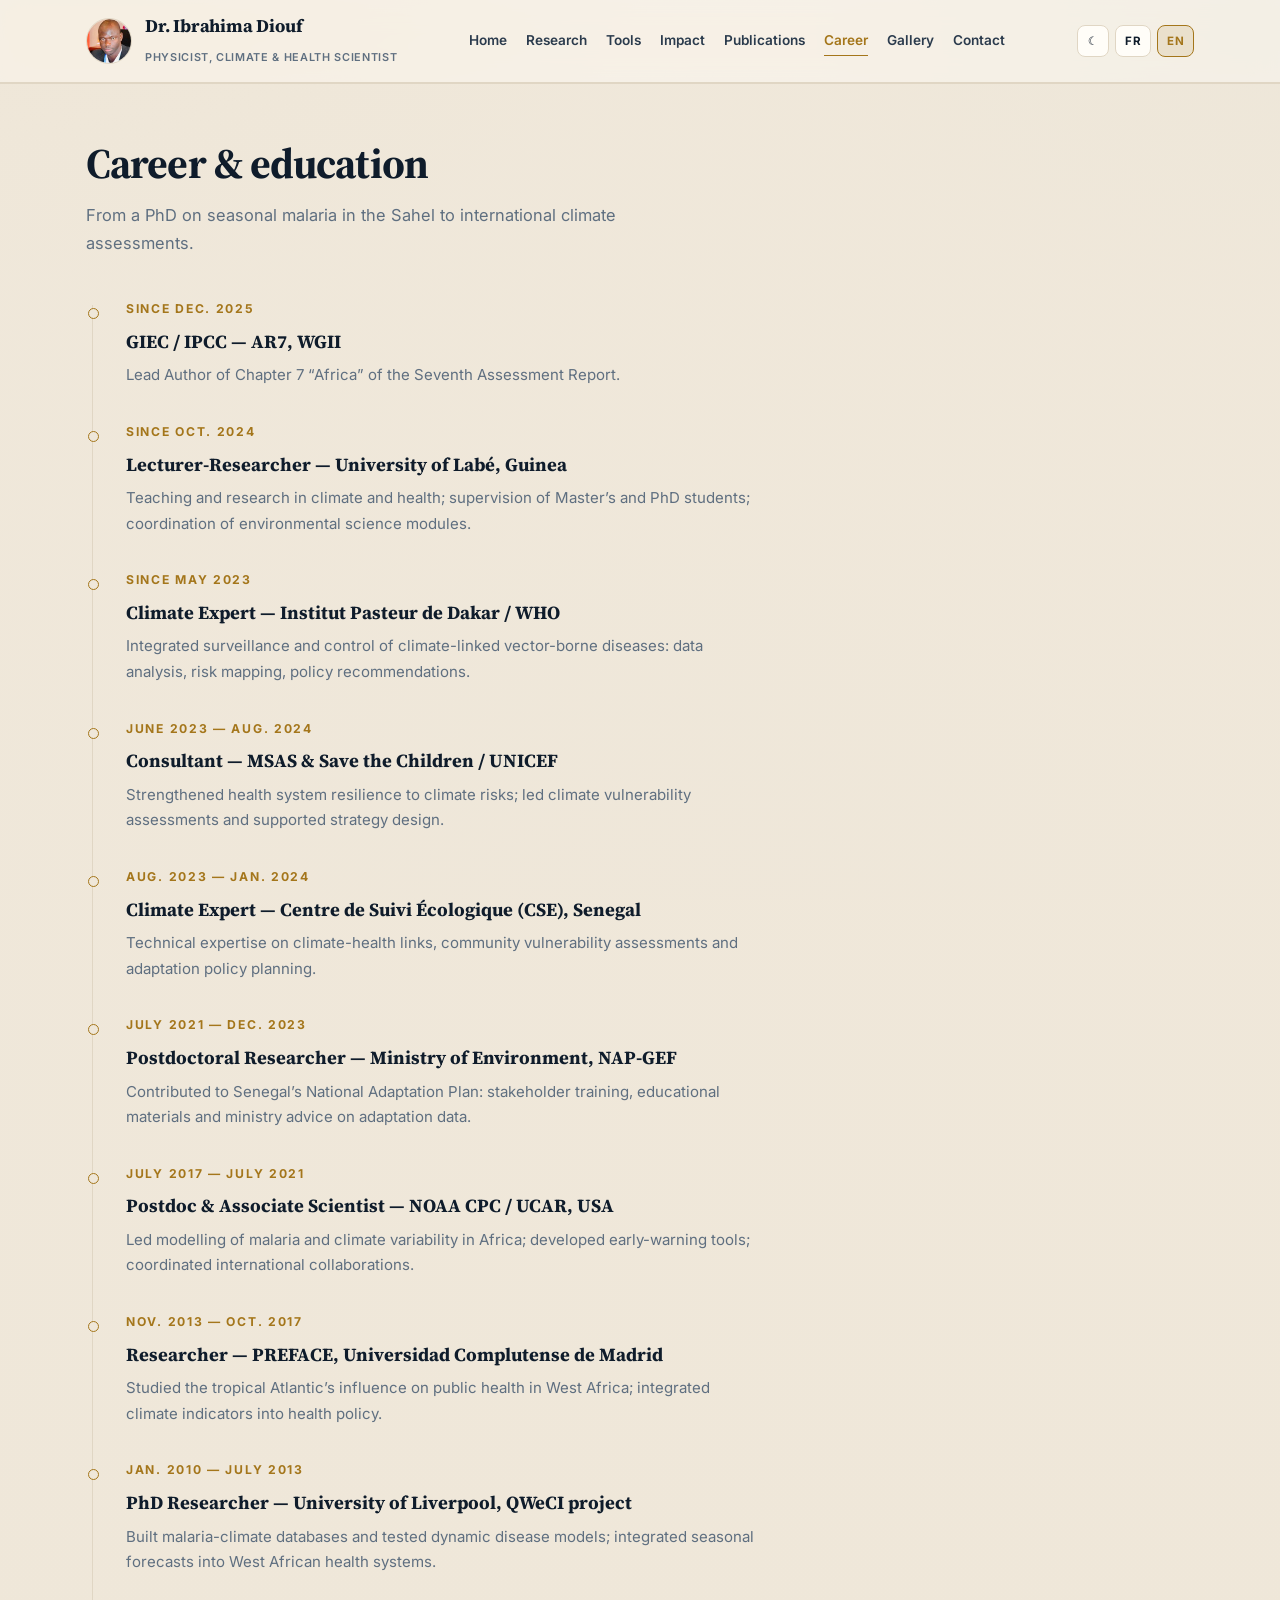
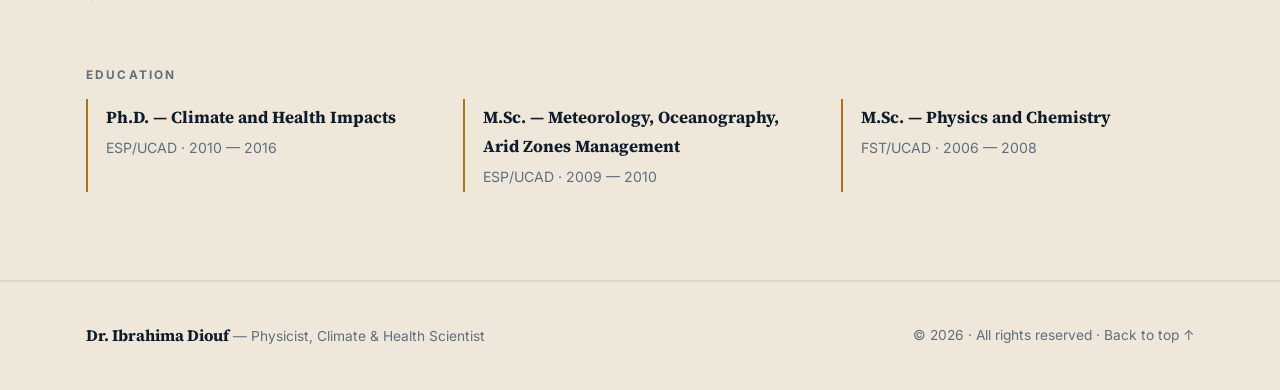
==== career.html @ 7edc677d "Add files via upload" ====
<!DOCTYPE html>
<html lang="en">
<head>
<meta charset="utf-8" />
<meta name="viewport" content="width=device-width, initial-scale=1" />
<title>Career & education — Dr. Ibrahima DIOUF</title>
<meta name="description" content="De la thèse sur le paludisme saisonnier au Sahel aux évaluations internationales du climat." />
<meta property="og:title" content="Career &amp; education — Dr. Ibrahima DIOUF" />
<meta property="og:description" content="De la thèse sur le paludisme saisonnier au Sahel aux évaluations internationales du climat." />
<meta property="og:type" content="profile" />
<meta property="og:url" content="https://ibrahimadiouf.com/career" />
<meta property="og:image" content="https://ibrahimadiouf.com/og-image.jpg" />
<meta property="og:image:width" content="1200" />
<meta property="og:image:height" content="630" />
<meta property="og:image:alt" content="Dr. Ibrahima Diouf - Physicist, Climate &amp; Health Scientist, IPCC AR7 Lead Author" />
<meta name="twitter:card" content="summary_large_image" />
<meta name="twitter:title" content="Career &amp; education - Dr. Ibrahima DIOUF" />
<meta name="twitter:image" content="https://ibrahimadiouf.com/og-image.jpg" />
<link rel="canonical" href="https://ibrahimadiouf.com/career" />
<link rel="icon" type="image/png" href="/favicon.png" />
<link rel="apple-touch-icon" href="/apple-touch-icon.png" />
<link rel="preconnect" href="https://fonts.googleapis.com">
<link rel="preconnect" href="https://fonts.gstatic.com" crossorigin>
<link href="https://fonts.googleapis.com/css2?family=Inter:wght@400;500;600;700;800&family=Source+Serif+4:opsz,wght@8..60,400;8..60,600;8..60,700&display=swap" rel="stylesheet">
<link rel="stylesheet" href="/site.css" />
</head>
<body>

<header class="site">
  <div class="wrap">
    <div class="hrow">
      <a class="ident" href="/">
        <img src="/avatar.jpg" width="46" height="46" alt="Dr. Ibrahima Diouf">
        <span>
          <span class="nm">Dr. Ibrahima Diouf</span><br>
          <span class="rl" data-i18n="hdr.role">Physicien, scientifique climat &amp; santé</span>
        </span>
      </a>
      <nav class="main" id="nav">
        <a href="/" data-i18n="nav.1">Accueil</a>
        <a href="/research" data-i18n="nav.2">Recherche</a>
        <a href="/dashboards" data-i18n="nav.3">Outils</a>
        <a href="/impact" data-i18n="nav.4">Impact</a>
        <a href="/publications" data-i18n="nav.5">Publications</a>
        <a href="/career" data-i18n="nav.6" class="on" aria-current="page">Parcours</a>
        <a href="/gallery" data-i18n="nav.8">Galerie</a>
        <a href="/contact" data-i18n="nav.7">Contact</a>
      </nav>
      <div class="tools">
        <button class="burger" id="burger" aria-label="Menu"><span></span><span></span><span></span></button>
        <button class="tbtn" id="theme" aria-label="Theme">☾</button>
        <button class="tbtn" id="lang-fr" data-lang="fr" aria-pressed="false">FR</button>
        <button class="tbtn" id="lang-en" data-lang="en" aria-pressed="true">EN</button>
      </div>
    </div>
  </div>
</header>

<main id="top" class="page">

<section id="parcours" class="alt">
  <div class="wrap">
    <div class="sec-head rv">
      <span class="sec-num">07</span>
      <h2 data-i18n="s6.h">Parcours &amp; formation</h2>
      <p data-i18n="s6.p">De la thèse sur le paludisme saisonnier au Sahel aux évaluations internationales du climat.</p>
    </div>
    <div class="tl rv">
      <div class="tl-item"><div class="yr" data-i18n="t.n1">Depuis déc. 2025</div><h4>GIEC / IPCC — AR7, WGII</h4><p data-i18n="tl.1">Auteur principal du chapitre 7 « Afrique » du Septième Rapport d'évaluation.</p></div>
      <div class="tl-item"><div class="yr" data-i18n="t.n2">Depuis oct. 2024</div><h4 data-i18n="tl.2h">Enseignant-chercheur — Université de Labé, Guinée</h4><p data-i18n="tl.2">Enseignement et recherche en climat et santé ; encadrement de masters et de doctorants ; coordination de modules en sciences de l'environnement.</p></div>
      <div class="tl-item"><div class="yr" data-i18n="t.n3">Depuis mai 2023</div><h4 data-i18n="tl.3h">Expert climat — Institut Pasteur de Dakar / OMS</h4><p data-i18n="tl.3">Surveillance et contrôle intégrés des maladies vectorielles liées au changement climatique : analyse de données, cartographie du risque, recommandations de politique publique.</p></div>
      <div class="tl-item"><div class="yr" data-i18n="t.d4">Juin 2023 — août 2024</div><h4 data-i18n="tl.4h">Consultant — MSAS &amp; Save the Children / UNICEF</h4><p data-i18n="tl.4">Renforcement de la résilience du système de santé face aux risques climatiques ; conduite des évaluations de vulnérabilité et appui à la conception des stratégies.</p></div>
      <div class="tl-item"><div class="yr" data-i18n="t.d5">Août 2023 — janv. 2024</div><h4 data-i18n="tl.5h">Expert climat — Centre de Suivi Écologique (CSE), Sénégal</h4><p data-i18n="tl.5">Expertise sur les liens climat-santé, évaluations de vulnérabilité communautaire et appui à la planification de l'adaptation.</p></div>
      <div class="tl-item"><div class="yr" data-i18n="t.d6">Juil. 2021 — déc. 2023</div><h4 data-i18n="tl.6h">Chercheur postdoctoral — Ministère de l'Environnement, PNA-GEF</h4><p data-i18n="tl.6">Contribution au Plan National d'Adaptation du Sénégal : formation des parties prenantes, matériels pédagogiques et conseil aux ministères sur l'usage des données d'adaptation.</p></div>
      <div class="tl-item"><div class="yr" data-i18n="t.d7">Juil. 2017 — juil. 2021</div><h4 data-i18n="tl.7h">Postdoc &amp; Associate Scientist — NOAA CPC / UCAR, États-Unis</h4><p data-i18n="tl.7">Modélisation du paludisme et de la variabilité climatique en Afrique ; développement d'outils d'alerte précoce ; coordination de collaborations internationales.</p></div>
      <div class="tl-item"><div class="yr" data-i18n="t.d8">Nov. 2013 — oct. 2017</div><h4 data-i18n="tl.8h">Chercheur — PREFACE, Universidad Complutense de Madrid</h4><p data-i18n="tl.8">Influence de l'Atlantique tropical sur la santé publique en Afrique de l'Ouest ; intégration d'indicateurs climatiques dans les politiques de santé.</p></div>
      <div class="tl-item"><div class="yr" data-i18n="t.d9">Janv. 2010 — juil. 2013</div><h4 data-i18n="tl.9h">Doctorant — University of Liverpool, projet QWeCI</h4><p data-i18n="tl.9">Construction de bases de données climat-paludisme et test de modèles dynamiques ; intégration des prévisions saisonnières dans les systèmes de santé ouest-africains.</p></div>
    </div>

    <div class="rv" style="margin-top:56px">
      <div class="plabel" style="font-size:.74rem;letter-spacing:.18em;text-transform:uppercase;color:var(--muted);font-weight:700" data-i18n="edu.l">Formation</div>
      <div class="edu-grid">
        <div class="edu"><h4 data-i18n="edu.1h">Doctorat — Impacts climat &amp; santé</h4><p>ESP/UCAD · 2010 — 2016</p></div>
        <div class="edu"><h4 data-i18n="edu.2h">Master — Météorologie, océanographie, gestion des zones arides</h4><p>ESP/UCAD · 2009 — 2010</p></div>
        <div class="edu"><h4 data-i18n="edu.3h">Master — Physique et chimie</h4><p>FST/UCAD · 2006 — 2008</p></div>
      </div>
    </div>
  </div>
</section>

</main>

<footer class="site">
  <div class="wrap">
    <div class="frow">
      <div><span class="fname">Dr. Ibrahima Diouf</span> — <span data-i18n="ft.role">Physicien, scientifique climat &amp; santé</span></div>
      <div>© <span id="yr"></span> · <span data-i18n="ft.rights">Tous droits réservés</span> · <a href="#top" data-i18n="ft.top">Haut de page ↑</a></div>
    </div>
  </div>
</footer>

<script src="/site.js"></script>
</body>
</html>
---- site.css ----
:root{
  --paper:#f6f1e7;
  --paper2:#efe7d9;
  --surface:#fffdf8;
  --ink:#0f1c2b;
  --ink-soft:#2b3b4d;
  --muted:#5f6f80;
  --rule:#e0d6c4;
  --gold:#a4761b;
  --gold-soft:rgba(164,118,27,.12);
  --navy:#123252;
  --teal:#0f6f68;
  --shadow:0 1px 2px rgba(16,30,48,.05), 0 14px 40px rgba(16,30,48,.07);
  --shadow-lg:0 2px 4px rgba(16,30,48,.06), 0 30px 70px rgba(16,30,48,.12);
  --maxw:1160px;
  --glow1:rgba(164,118,27,.16);
  --glow2:rgba(15,111,104,.10);
  --glow3:rgba(18,50,82,.07);
  --noise:url("data:image/svg+xml;utf8,<svg xmlns='http://www.w3.org/2000/svg' width='180' height='180'><filter id='n'><feTurbulence type='fractalNoise' baseFrequency='.85' numOctaves='3' stitchTiles='stitch'/><feColorMatrix type='saturate' values='0'/></filter><rect width='180' height='180' filter='url(%23n)' opacity='.05'/></svg>");
  --serif:"Source Serif 4", Georgia, "Times New Roman", serif;
  --sans:"Inter", system-ui, -apple-system, "Segoe UI", Roboto, Arial, sans-serif;
}
html[data-theme="dark"]{
  --paper:#070e18;
  --paper2:#0b1826;
  --surface:#101f2f;
  --ink:#f1f6fb;
  --ink-soft:#dbe6f1;
  --muted:#9db0c3;
  --rule:rgba(255,255,255,.11);
  --gold:#e2b869;
  --gold-soft:rgba(226,184,105,.14);
  --navy:#8fc0ef;
  --teal:#4fd1c5;
  --shadow:0 1px 2px rgba(0,0,0,.4), 0 14px 40px rgba(0,0,0,.35);
  --shadow-lg:0 2px 4px rgba(0,0,0,.45), 0 30px 70px rgba(0,0,0,.5);
  --glow1:rgba(226,184,105,.13);
  --glow2:rgba(79,209,197,.09);
  --glow3:rgba(90,150,220,.08);
  --noise:url("data:image/svg+xml;utf8,<svg xmlns='http://www.w3.org/2000/svg' width='180' height='180'><filter id='n'><feTurbulence type='fractalNoise' baseFrequency='.85' numOctaves='3' stitchTiles='stitch'/><feColorMatrix type='saturate' values='0'/></filter><rect width='180' height='180' filter='url(%23n)' opacity='.045'/></svg>");
}
*{box-sizing:border-box}
html,body{margin:0;padding:0}
html{scroll-behavior:smooth;scroll-padding-top:96px}
body{
  background-color:var(--paper);
  background-image:
    radial-gradient(1000px 620px at 6% -10%, var(--glow1), transparent 60%),
    radial-gradient(820px 520px at 100% 2%, var(--glow2), transparent 58%),
    radial-gradient(900px 700px at 50% 108%, var(--glow3), transparent 62%),
    var(--noise);
  background-attachment:fixed,fixed,fixed,fixed;
  background-repeat:no-repeat,no-repeat,no-repeat,repeat;
  color:var(--ink);
  font-family:var(--sans);font-size:17px;line-height:1.7;
  -webkit-font-smoothing:antialiased;
  transition:background-color .35s ease,color .35s ease;
}
a{color:inherit;text-decoration:none}
img{max-width:100%;display:block}
.wrap{max-width:var(--maxw);margin:0 auto;padding:0 26px}
.serif{font-family:var(--serif)}

/* ---------- header ---------- */
header.site{
  position:sticky;top:0;z-index:80;
  background:color-mix(in srgb, var(--paper) 88%, transparent);
  backdrop-filter:saturate(180%) blur(14px);
  border-bottom:1px solid var(--rule);
}
.hrow{display:flex;align-items:center;justify-content:space-between;gap:18px;padding:12px 0}
.ident{display:flex;align-items:center;gap:13px;min-width:0}
.ident img{width:46px;height:46px;border-radius:50%;object-fit:cover;border:1px solid var(--rule);flex:none}
.ident .nm{font-family:var(--serif);font-weight:700;font-size:1.12rem;line-height:1.1;letter-spacing:-.2px;white-space:nowrap}
.ident .rl{font-size:.74rem;letter-spacing:.14em;text-transform:uppercase;color:var(--muted);font-weight:600;white-space:nowrap}
nav.main{display:flex;align-items:center;gap:19px}
nav.main a{font-size:.85rem;font-weight:600;color:var(--ink-soft);position:relative;padding:4px 0;white-space:nowrap}
nav.main a::after{content:"";position:absolute;left:0;right:100%;bottom:0;height:1.5px;background:var(--gold);transition:right .28s ease}
nav.main a:hover::after{right:0}
.tools{display:flex;align-items:center;gap:6px}
.tbtn{
  border:1px solid var(--rule);background:var(--surface);color:var(--ink);
  font-family:var(--sans);font-size:.72rem;font-weight:700;letter-spacing:.04em;
  height:32px;min-width:32px;padding:0 9px;border-radius:8px;cursor:pointer;
  display:inline-flex;align-items:center;justify-content:center;transition:.2s ease;
}
.tbtn:hover{border-color:var(--gold);color:var(--gold)}
.tbtn[aria-pressed="true"]{background:var(--gold-soft);border-color:var(--gold);color:var(--gold)}
.burger{display:none;flex-direction:column;gap:4px;padding:8px;border:1px solid var(--rule);border-radius:8px;background:var(--surface);cursor:pointer}
.burger span{width:18px;height:1.6px;background:var(--ink);display:block}

/* ---------- hero ---------- */
.hero{padding:74px 0 10px;position:relative;overflow:hidden}
.hero::before{
  content:"";position:absolute;inset:-160px 0 auto 0;height:420px;pointer-events:none;
  background:radial-gradient(60% 100% at 12% 0%, var(--gold-soft), transparent 72%);opacity:.6;
}
.hero-grid{display:grid;grid-template-columns:1.18fr .82fr;gap:56px;align-items:center;position:relative}
.kicker{display:flex;align-items:center;gap:12px;margin-bottom:20px}
.kicker span{font-size:.73rem;letter-spacing:.2em;text-transform:uppercase;font-weight:700;color:var(--gold)}
.kicker i{flex:1;height:1px;background:var(--rule);display:block;max-width:120px}
h1.display{
  font-family:var(--serif);font-weight:700;
  font-size:clamp(2.5rem,5.1vw,4.15rem);line-height:1.04;letter-spacing:-1.6px;
  margin:0 0 22px;
}
h1.display em{font-style:italic;color:var(--gold)}
.lead{font-size:1.12rem;color:var(--ink-soft);max-width:60ch;margin:0 0 26px}
.cred{display:flex;flex-wrap:wrap;gap:8px;margin-bottom:30px}
.cred a,.cred span{
  font-size:.78rem;font-weight:600;color:var(--ink-soft);
  border:1px solid var(--rule);background:var(--surface);
  padding:6px 12px;border-radius:999px;transition:.2s ease;
}
.cred a:hover{border-color:var(--gold);color:var(--gold)}
.cta{display:flex;flex-wrap:wrap;gap:12px}
.btn{
  display:inline-flex;align-items:center;gap:9px;padding:13px 22px;border-radius:10px;
  font-weight:700;font-size:.92rem;border:1px solid transparent;transition:.22s ease;
}
.btn.solid{background:var(--ink);color:var(--paper)}
.btn.solid:hover{transform:translateY(-2px);box-shadow:var(--shadow)}
.btn.ghost{border-color:var(--rule);background:var(--surface);color:var(--ink)}
.btn.ghost:hover{border-color:var(--gold);color:var(--gold);transform:translateY(-2px)}
.portrait{position:relative}
.portrait img{
  width:100%;aspect-ratio:4/5;object-fit:cover;object-position:50% 14%;
  border-radius:4px;box-shadow:var(--shadow-lg);
}
.portrait::after{
  content:"";position:absolute;inset:18px -18px -18px 18px;border:1px solid var(--gold);
  border-radius:4px;z-index:-1;
}
.pcap{
  margin-top:16px;font-size:.78rem;letter-spacing:.13em;text-transform:uppercase;
  color:var(--muted);font-weight:600;
}
figure.banner{margin:64px 0 0}
figure.banner img{border-radius:6px;box-shadow:var(--shadow-lg);width:100%}
figure.banner figcaption{
  margin-top:14px;font-size:.8rem;color:var(--muted);
  display:flex;gap:10px;align-items:center;
}
figure.banner figcaption b{color:var(--gold);font-weight:700;letter-spacing:.1em;text-transform:uppercase;font-size:.72rem}

/* ---------- sections ---------- */
section{padding:88px 0;position:relative;background:transparent}
.sec-head{margin-bottom:42px;max-width:760px}
.sec-num{
  font-family:var(--serif);font-size:.85rem;font-weight:700;color:var(--gold);
  letter-spacing:.18em;display:block;margin-bottom:12px;
}
.sec-head h2{
  font-family:var(--serif);font-weight:700;font-size:clamp(1.9rem,3.3vw,2.9rem);
  line-height:1.12;letter-spacing:-.9px;margin:0 0 14px;
}
.sec-head p{color:var(--muted);margin:0;font-size:1.03rem;max-width:64ch}
.rule{height:1px;background:var(--rule);border:0;margin:0}
.alt{background:linear-gradient(180deg, color-mix(in srgb, var(--paper2) 92%, transparent), var(--paper2));border-block:1px solid var(--rule)}

/* ---------- metrics ---------- */
.metrics{display:grid;grid-template-columns:repeat(4,1fr);gap:0;border-top:1px solid var(--rule);border-bottom:1px solid var(--rule)}
.metric{padding:34px 26px;border-right:1px solid var(--rule)}
.metric:last-child{border-right:0}
.metric .val{font-family:var(--serif);font-weight:700;font-size:2.9rem;line-height:1;letter-spacing:-1.5px}
.metric .lbl{margin-top:10px;font-size:.79rem;letter-spacing:.14em;text-transform:uppercase;color:var(--muted);font-weight:600}
.bars{display:grid;grid-template-columns:repeat(auto-fit,minmax(280px,1fr));gap:26px 48px;margin-top:52px}
.bar-row .bt{display:flex;justify-content:space-between;font-size:.88rem;font-weight:600;margin-bottom:9px}
.bar-row .bt span:last-child{color:var(--gold);font-variant-numeric:tabular-nums}
.track{height:4px;background:var(--rule);border-radius:99px;overflow:hidden}
.fill{height:100%;width:0;background:linear-gradient(90deg,var(--gold),var(--teal));transition:width 1.5s cubic-bezier(.2,.8,.2,1)}

/* ---------- pillars ---------- */
.pillars{display:grid;grid-template-columns:repeat(auto-fit,minmax(250px,1fr));gap:1px;background:var(--rule);border:1px solid var(--rule)}
.pillar{background:color-mix(in srgb, var(--surface) 55%, transparent);padding:34px 28px;transition:.3s ease}
.pillar:hover{background:var(--surface)}
.pillar svg{width:30px;height:30px;stroke:var(--gold);fill:none;stroke-width:1.4;margin-bottom:18px}
.pillar h3{font-family:var(--serif);font-size:1.22rem;margin:0 0 10px;font-weight:700}
.pillar p{margin:0;color:var(--muted);font-size:.95rem}
.alt .pillar{background:color-mix(in srgb, var(--surface) 45%, transparent)}
.alt .pillar:hover{background:var(--surface)}

/* ---------- dashboards ---------- */
.dash-feature{
  display:grid;grid-template-columns:1.05fr .95fr;gap:0;
  border:1px solid var(--rule);border-radius:6px;overflow:hidden;background:var(--surface);
  box-shadow:var(--shadow);
}
.dash-feature .shot{background:#0d1826;display:flex;align-items:center;justify-content:center;padding:26px;border-right:1px solid var(--rule)}
.dash-feature .shot img{width:100%;height:auto;object-fit:contain;border-radius:4px}
.dash-feature .meta{padding:38px 34px}
.tagline{font-size:.72rem;letter-spacing:.18em;text-transform:uppercase;color:var(--gold);font-weight:700}
.dash-feature h3{font-family:var(--serif);font-size:1.75rem;margin:12px 0 12px;line-height:1.2}
.dash-feature p{color:var(--muted);margin:0 0 20px;font-size:.97rem}
.kv{display:flex;flex-wrap:wrap;gap:8px;margin-bottom:24px}
.kv span{font-size:.74rem;font-weight:600;color:var(--ink-soft);background:var(--paper2);border:1px solid var(--rule);padding:5px 10px;border-radius:5px}
.dash-grid{display:grid;grid-template-columns:repeat(auto-fit,minmax(240px,1fr));gap:20px;margin-top:22px}
.dash-card{
  border:1px solid var(--rule);border-radius:6px;overflow:hidden;background:var(--surface);
  transition:.28s ease;display:flex;flex-direction:column;
}
.dash-card:hover{transform:translateY(-4px);box-shadow:var(--shadow-lg);border-color:var(--gold)}
.dash-card .thumb{height:132px;background:var(--paper2);border-bottom:1px solid var(--rule)}
.dash-card .thumb svg{width:100%;height:100%}
.dash-card .body{padding:20px}
.dash-card h4{font-family:var(--serif);font-size:1.08rem;margin:0 0 7px}
.dash-card p{margin:0;font-size:.88rem;color:var(--muted)}

/* ---------- impact ---------- */
.impact{display:grid;grid-template-columns:repeat(3,1fr);gap:30px}
.case{border-top:2px solid var(--gold);padding-top:22px}
.case .yr{font-size:.74rem;letter-spacing:.16em;text-transform:uppercase;color:var(--gold);font-weight:700}
.case h3{font-family:var(--serif);font-size:1.3rem;margin:10px 0 10px;line-height:1.25}
.case p{margin:0;color:var(--muted);font-size:.95rem}
.partners{margin-top:64px;padding-top:34px;border-top:1px solid var(--rule)}
.partners .plabel{font-size:.74rem;letter-spacing:.18em;text-transform:uppercase;color:var(--muted);font-weight:700;margin-bottom:22px}
.plist{display:flex;flex-wrap:wrap;gap:10px 12px}
.plist span{
  font-family:var(--serif);font-size:1rem;font-weight:600;color:var(--ink-soft);
  padding:8px 16px;border:1px solid var(--rule);border-radius:3px;background:var(--surface);
  transition:.24s ease;
}
.plist span:hover{color:var(--gold);border-color:var(--gold)}

/* ---------- publications ---------- */
.filters{display:flex;flex-wrap:wrap;gap:8px;margin-bottom:26px}
.fbtn{
  border:1px solid var(--rule);background:var(--surface);color:var(--ink-soft);
  font-family:var(--sans);font-size:.82rem;font-weight:600;padding:7px 15px;border-radius:999px;cursor:pointer;transition:.2s ease;
}
.fbtn:hover{border-color:var(--gold);color:var(--gold)}
.fbtn.on{background:var(--ink);border-color:var(--ink);color:var(--paper)}
.pubs{border-top:1px solid var(--rule)}
.pub{
  display:grid;grid-template-columns:92px 1fr auto;gap:24px;align-items:baseline;
  padding:24px 4px;border-bottom:1px solid var(--rule);transition:.25s ease;
}
.pub:hover{background:var(--surface);padding-left:14px;padding-right:14px}
.pub .yr{font-family:var(--serif);font-weight:700;font-size:1.3rem;color:var(--gold)}
.pub h4{margin:0 0 6px;font-size:1.03rem;font-weight:600;line-height:1.45}
.pub .src{font-size:.88rem;color:var(--muted);font-style:italic}
.pub .tags{display:flex;gap:6px;flex-wrap:wrap;margin-top:9px}
.pub .tags b{font-size:.68rem;letter-spacing:.09em;text-transform:uppercase;font-weight:700;color:var(--teal);background:var(--gold-soft);padding:3px 8px;border-radius:3px}
.pub .go{font-size:.82rem;font-weight:700;color:var(--gold);white-space:nowrap}

/* ---------- timeline ---------- */
.tl{position:relative;margin-left:6px}
.tl::before{content:"";position:absolute;left:0;top:6px;bottom:6px;width:1px;background:var(--rule)}
.tl-item{position:relative;padding:0 0 34px 34px}
.tl-item::before{
  content:"";position:absolute;left:-4px;top:9px;width:9px;height:9px;border-radius:50%;
  background:var(--paper);border:1.6px solid var(--gold);
}
.alt .tl-item::before{background:var(--paper2)}
.tl-item .yr{font-size:.76rem;letter-spacing:.14em;text-transform:uppercase;color:var(--gold);font-weight:700}
.tl-item h4{font-family:var(--serif);font-size:1.16rem;margin:6px 0 5px}
.tl-item p{margin:0;color:var(--muted);font-size:.94rem;max-width:70ch}

/* ---------- contact ---------- */
.contact-grid{display:grid;grid-template-columns:1.1fr .9fr;gap:56px;align-items:start}
.cbox{border:1px solid var(--rule);border-radius:6px;background:var(--surface);padding:30px;box-shadow:var(--shadow)}
.cline{display:flex;gap:14px;padding:13px 0;border-bottom:1px solid var(--rule);font-size:.95rem;align-items:baseline}
.cline:last-child{border-bottom:0}
.cline b{font-size:.72rem;letter-spacing:.14em;text-transform:uppercase;color:var(--muted);min-width:108px;font-weight:700}
.cline a{color:var(--navy);font-weight:600;border-bottom:1px solid transparent}
.cline a:hover{border-color:var(--gold);color:var(--gold)}
.slinks{display:flex;flex-wrap:wrap;gap:10px;margin-top:26px}
.slinks a{
  display:inline-flex;align-items:center;gap:8px;padding:10px 16px;border:1px solid var(--rule);
  border-radius:8px;font-size:.85rem;font-weight:600;background:var(--surface);transition:.22s ease;
}
.slinks a:hover{border-color:var(--gold);color:var(--gold);transform:translateY(-2px)}
.slinks svg{width:15px;height:15px;fill:currentColor}
footer.site{border-top:1px solid var(--rule);padding:40px 0;background:var(--paper2)}
.frow{display:flex;justify-content:space-between;gap:18px;flex-wrap:wrap;align-items:center;font-size:.86rem;color:var(--muted)}
.frow .fname{font-family:var(--serif);font-weight:700;color:var(--ink);font-size:1rem}

/* ---------- reveal ---------- */
.rv{opacity:0;transform:translateY(20px)}
.rv.in{opacity:1;transform:none;transition:opacity .8s ease, transform .8s cubic-bezier(.2,.75,.25,1)}
@media (prefers-reduced-motion:reduce){
  .rv,.rv.in{opacity:1;transform:none;transition:none}
  html{scroll-behavior:auto}
}

/* ---------- responsive ---------- */
@media (max-width:1040px){
  nav.main{display:none}
  nav.main.open{
    display:flex;flex-direction:column;align-items:flex-start;gap:14px;
    position:absolute;top:100%;left:0;right:0;background:var(--paper);
    border-bottom:1px solid var(--rule);padding:20px 26px;
  }
  .burger{display:flex}
  header.site{position:sticky}
  .hrow{position:relative}
  .hero-grid{grid-template-columns:1fr;gap:44px}
  .portrait{max-width:400px}
  .portrait img{aspect-ratio:1/1}
  .dash-feature{grid-template-columns:1fr}
  .impact{grid-template-columns:1fr}
  .contact-grid{grid-template-columns:1fr;gap:34px}
  .metrics{grid-template-columns:repeat(2,1fr)}
  .metric:nth-child(2){border-right:0}
  .metric:nth-child(1),.metric:nth-child(2){border-bottom:1px solid var(--rule)}
}
@media (max-width:640px){
  body{font-size:16px}
  .ident img{width:38px;height:38px}
  .ident .nm{font-size:.98rem}
  .hrow{gap:10px}
  .tbtn{padding:0 7px;height:30px}
  .tools{gap:5px}
  section{padding:62px 0}
  .hero{padding:48px 0 0}
  .metrics{grid-template-columns:1fr}
  .metric{border-right:0;border-bottom:1px solid var(--rule)}
  .metric:last-child{border-bottom:0}
  .pub{grid-template-columns:1fr;gap:8px}
  .pub .yr{font-size:1rem}
  .ident .rl{display:none}
  figure.banner{margin-top:44px}
}

/* ---------- additions v3 ---------- */
.chips-line{display:grid;gap:14px;margin-top:44px;padding-top:30px;border-top:1px solid var(--rule)}
.chips-line .row{display:flex;flex-wrap:wrap;gap:10px;align-items:baseline}
.chips-line .rlab{font-size:.7rem;letter-spacing:.16em;text-transform:uppercase;color:var(--muted);font-weight:700;min-width:130px}
.chips-line code{
  font-family:var(--sans);font-size:.79rem;font-weight:600;color:var(--ink-soft);
  border:1px solid var(--rule);background:var(--surface);padding:4px 10px;border-radius:4px;
}
.dist{display:grid;gap:20px;margin-top:46px}
.dist-row .dt{display:flex;justify-content:space-between;align-items:baseline;font-size:.9rem;font-weight:600;margin-bottom:8px;gap:16px}
.dist-row .dt b{font-family:var(--serif);font-size:1.05rem;color:var(--gold);font-weight:700;white-space:nowrap}
.edu-grid{display:grid;grid-template-columns:repeat(3,1fr);gap:24px;margin-top:14px}
.edu{border-left:2px solid var(--gold);padding:4px 0 4px 18px}
.edu h4{font-family:var(--serif);font-size:1.06rem;margin:0 0 4px}
.edu p{margin:0;color:var(--muted);font-size:.88rem}
.mini{display:grid;gap:0;border-top:1px solid var(--rule);margin-top:8px}
.mini div{display:grid;grid-template-columns:150px 1fr;gap:18px;padding:14px 0;border-bottom:1px solid var(--rule);font-size:.92rem}
.mini div b{font-size:.73rem;letter-spacing:.13em;text-transform:uppercase;color:var(--gold);font-weight:700;padding-top:3px}
.memb{display:grid;grid-template-columns:repeat(2,1fr);gap:10px 26px;margin-top:16px}
.memb li{list-style:none;font-size:.92rem;color:var(--ink-soft);padding-left:16px;position:relative}
.memb li::before{content:"—";position:absolute;left:0;color:var(--gold)}
.memb{padding:0;margin-left:0}
@media (max-width:900px){
  .edu-grid{grid-template-columns:1fr}
  .memb{grid-template-columns:1fr}
  .mini div{grid-template-columns:1fr;gap:4px}
  .chips-line .rlab{min-width:0;width:100%}
}

.fcount{margin-left:auto;align-self:center;font-size:.8rem;font-weight:700;color:var(--muted);letter-spacing:.04em}
.filters{align-items:center}
@media (max-width:640px){.fcount{margin-left:0;width:100%}}

.mini a{display:inline-flex;align-items:baseline;gap:7px;color:var(--ink-soft);border-bottom:1px solid transparent;transition:.2s ease}
.mini a:hover{color:var(--gold);border-bottom-color:var(--gold)}
.mini a .ext{font-style:normal;font-size:.72em;color:var(--gold);opacity:.75}

/* metrics: 6 cells, 3 columns */
.metrics{grid-template-columns:repeat(3,1fr)}
.metric{border-right:1px solid var(--rule)}
.metric:nth-child(3n){border-right:0}
.metric:nth-child(-n+3){border-bottom:1px solid var(--rule)}
.metric .val{font-size:2.6rem}
.msource{margin-top:16px;font-size:.8rem;color:var(--muted);font-weight:600}
.msource a{color:var(--gold);border-bottom:1px solid transparent}
.msource a:hover{border-bottom-color:var(--gold)}
@media (max-width:900px){
  .metrics{grid-template-columns:repeat(2,1fr)}
  .metric{border-right:1px solid var(--rule)!important;border-bottom:1px solid var(--rule)!important}
  .metric:nth-child(2n){border-right:0!important}
  .metric:nth-child(n+5){border-bottom:0!important}
}
@media (max-width:600px){
  .metrics{grid-template-columns:1fr}
  .metric{border-right:0!important}
  .metric:last-child{border-bottom:0!important}
}

/* ---------- gallery ---------- */
.gfilters{display:flex;flex-wrap:wrap;gap:8px;margin-bottom:26px}
.gbtn{border:1px solid var(--rule);background:var(--surface);color:var(--ink-soft);font-family:var(--sans);font-size:.82rem;font-weight:600;padding:7px 15px;border-radius:999px;cursor:pointer;transition:.2s ease}
.gbtn:hover{border-color:var(--gold);color:var(--gold)}
.gbtn.on{background:var(--ink);border-color:var(--ink);color:var(--paper)}
.gallery{display:flex;gap:20px;align-items:flex-start}
.gcol{flex:1 1 0;min-width:0;display:flex;flex-direction:column;gap:20px}
.gitem{margin:0;background:var(--surface);border:1px solid var(--rule);border-radius:6px;overflow:hidden;transition:.28s ease}
.gitem:hover{box-shadow:var(--shadow-lg);border-color:var(--gold)}
.gitem[hidden],.lb[hidden]{display:none}
.gallery.collapsed .gitem.more{display:none}
#galerie{padding-top:56px}
@media (max-width:640px){#galerie{padding-top:36px}}
.gmore-wrap{display:flex;justify-content:center;margin-top:10px}
.gmore-wrap[hidden]{display:none}
.gopen{display:block;width:100%;padding:0;border:0;background:var(--paper2);cursor:zoom-in;overflow:hidden}
.gopen img{width:100%;height:auto;transition:transform .6s cubic-bezier(.2,.75,.25,1)}
.gitem:hover .gopen img{transform:scale(1.03)}
.gopen:focus-visible{outline:2px solid var(--gold);outline-offset:-2px}
.gitem figcaption{padding:14px 16px 16px;display:grid;gap:4px}
.gtag{font-size:.7rem;letter-spacing:.14em;text-transform:uppercase;color:var(--gold);font-weight:700}
.gtitle{font-family:var(--serif);font-size:1rem;font-weight:600;line-height:1.35;color:var(--ink)}
.lb{position:fixed;inset:0;z-index:200;background:rgba(6,12,20,.93);display:flex;align-items:center;justify-content:center;padding:56px 70px}
.lb figure{margin:0;max-width:100%;max-height:100%;display:flex;flex-direction:column;align-items:center;gap:14px}
.lb img{max-width:100%;max-height:calc(100vh - 170px);object-fit:contain;border-radius:4px;box-shadow:0 30px 80px rgba(0,0,0,.5)}
.lb figcaption{color:#e8eef5;text-align:center;max-width:70ch;display:grid;gap:4px}
.lb figcaption .gtag{color:#e2b869}
.lb figcaption .gtitle{color:#f1f6fb}
.lb-x,.lb-nav{position:absolute;border:1px solid rgba(255,255,255,.22);background:rgba(255,255,255,.06);color:#fff;cursor:pointer;border-radius:50%;display:flex;align-items:center;justify-content:center;transition:.2s ease;font-family:var(--sans)}
.lb-x{top:16px;right:18px;width:42px;height:42px;font-size:1.6rem;line-height:1}
.lb-nav{top:50%;transform:translateY(-50%);width:48px;height:48px;font-size:2rem;line-height:1}
.lb-prev{left:14px}.lb-next{right:14px}
.lb-x:hover,.lb-nav:hover{border-color:#e2b869;color:#e2b869}
@media (max-width:640px){
  .gallery,.gcol{gap:12px}
  .gitem figcaption{padding:10px 11px 12px}
  .gtag{font-size:.62rem;letter-spacing:.1em}
  .gtitle{font-size:.86rem}
  .lb{padding:56px 12px 20px}
  .lb-nav{top:auto;bottom:14px;transform:none;width:42px;height:42px}
  .lb img{max-height:calc(100vh - 220px)}
}

/* ---------- Google Scholar live block ---------- */
.schlive{display:grid;grid-template-columns:1.05fr 1fr;gap:18px 44px;padding:26px 0 22px;margin-bottom:30px;border-top:1px solid var(--rule);border-bottom:1px solid var(--rule)}
.schlive[hidden]{display:none}
.sl-h{font-size:.74rem;letter-spacing:.14em;text-transform:uppercase;color:var(--muted);font-weight:700;margin-bottom:14px}
#sl-graph svg{display:block;width:100%;height:auto;overflow:visible}
#sl-graph .bar{fill:var(--gold)}
#sl-graph .bar.cur{fill:var(--gold);opacity:.42}
#sl-graph .bv{fill:var(--ink-soft);font:600 11px var(--sans)}
@media (max-width:480px){#sl-graph .bv,#sl-graph .by{font-size:9.5px}}
#sl-graph .by{fill:var(--muted);font:500 11px var(--sans)}
#sl-graph .base{stroke:var(--rule);stroke-width:1}
.sl-note{margin-top:8px;font-size:.76rem;color:var(--muted)}
#sl-list{list-style:none;margin:0;padding:0}
#sl-list li{display:grid;grid-template-columns:48px 1fr;gap:12px;padding:10px 0;border-top:1px solid var(--rule)}
#sl-list li:first-child{border-top:0;padding-top:0}
#sl-list .y{font-family:var(--serif);font-weight:700;color:var(--gold);font-size:1.05rem}
#sl-list a,#sl-list li>div>span{color:var(--ink);font-weight:600;font-size:.93rem;line-height:1.4}
#sl-list a:hover{color:var(--gold)}
#sl-list .v{font-size:.8rem;color:var(--muted);font-style:italic;margin-top:3px}
.sl-src{grid-column:1/-1;margin:0;font-size:.78rem;color:var(--muted);font-weight:600}
@media (max-width:900px){.schlive{grid-template-columns:1fr}}

/* ---------- multi-page additions ---------- */
nav.main a.on{color:var(--gold)}
.ident .rl{letter-spacing:.06em;font-size:.68rem}
.contact-grid > *{min-width:0}
#contact a{overflow-wrap:anywhere}
.ident{flex:0 1 auto}
@media (max-width:1180px){.ident .rl{display:none}}
.sec-num{display:none}
nav.main a.on::after{right:0}
main.page > section:first-child, main.page > .page-top{padding-top:56px}
.explore{display:grid;grid-template-columns:repeat(3,1fr);gap:18px}
.ecard{display:block;padding:24px 22px;border:1px solid var(--rule);background:var(--surface);border-radius:6px;box-shadow:var(--shadow);transition:transform .2s ease,border-color .2s ease}
.ecard:hover{transform:translateY(-2px);border-color:var(--gold)}
.ecard .et{font-size:.74rem;letter-spacing:.14em;text-transform:uppercase;color:var(--gold);font-weight:700}
.ecard .eh{font-family:var(--serif);font-weight:700;font-size:1.12rem;line-height:1.35;color:var(--ink);margin-top:8px}
.ecard .ego{margin-top:12px;font-size:.82rem;font-weight:700;color:var(--muted)}
@media (max-width:900px){.explore{grid-template-columns:repeat(2,1fr)}}
@media (max-width:600px){.explore{grid-template-columns:1fr}}
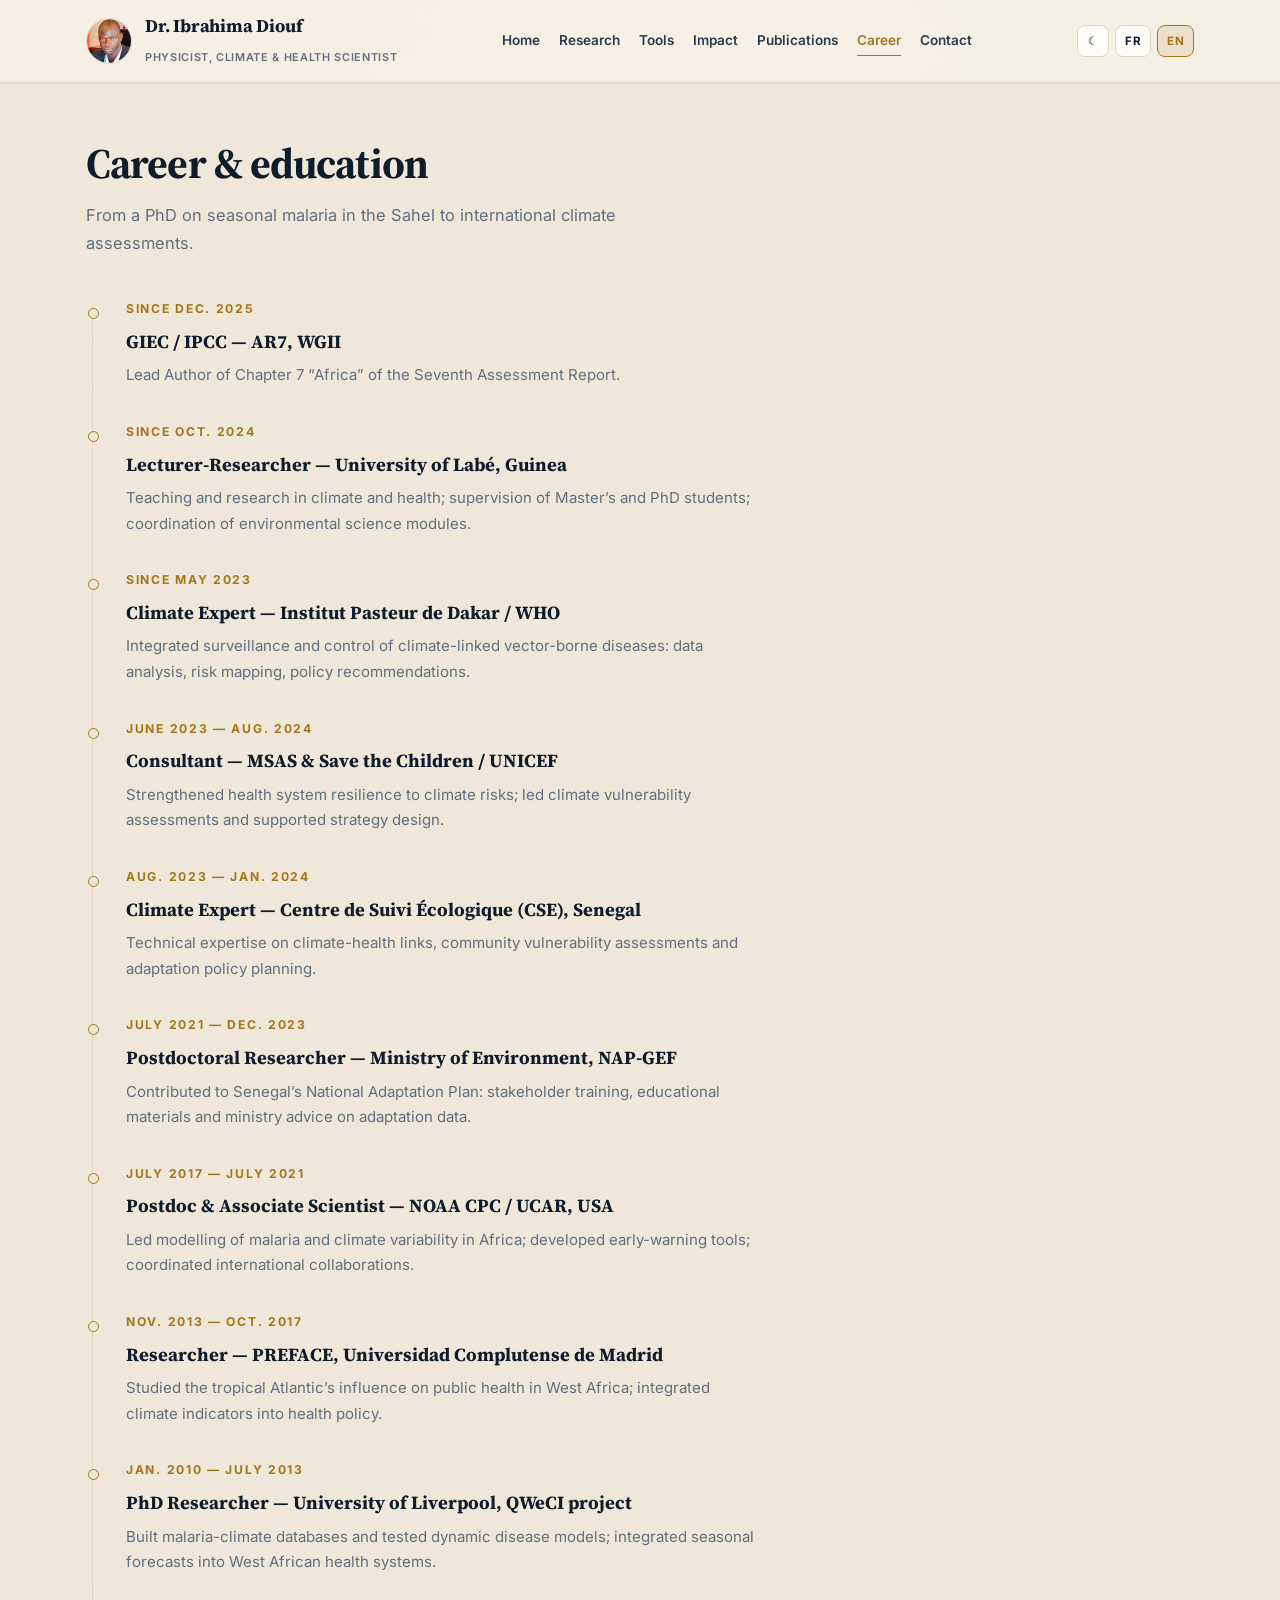
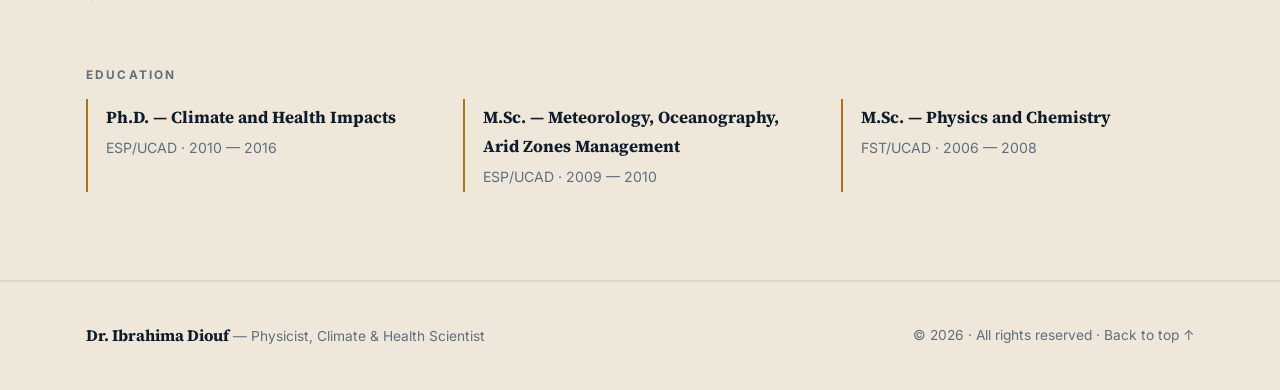
==== commit 1f65441d: "Add files via upload" ====
--- a/career.html
+++ b/career.html
@@ -43,7 +43,6 @@
         <a href="/impact" data-i18n="nav.4">Impact</a>
         <a href="/publications" data-i18n="nav.5">Publications</a>
         <a href="/career" data-i18n="nav.6" class="on" aria-current="page">Parcours</a>
-        <a href="/gallery" data-i18n="nav.8">Galerie</a>
         <a href="/contact" data-i18n="nav.7">Contact</a>
       </nav>
       <div class="tools">
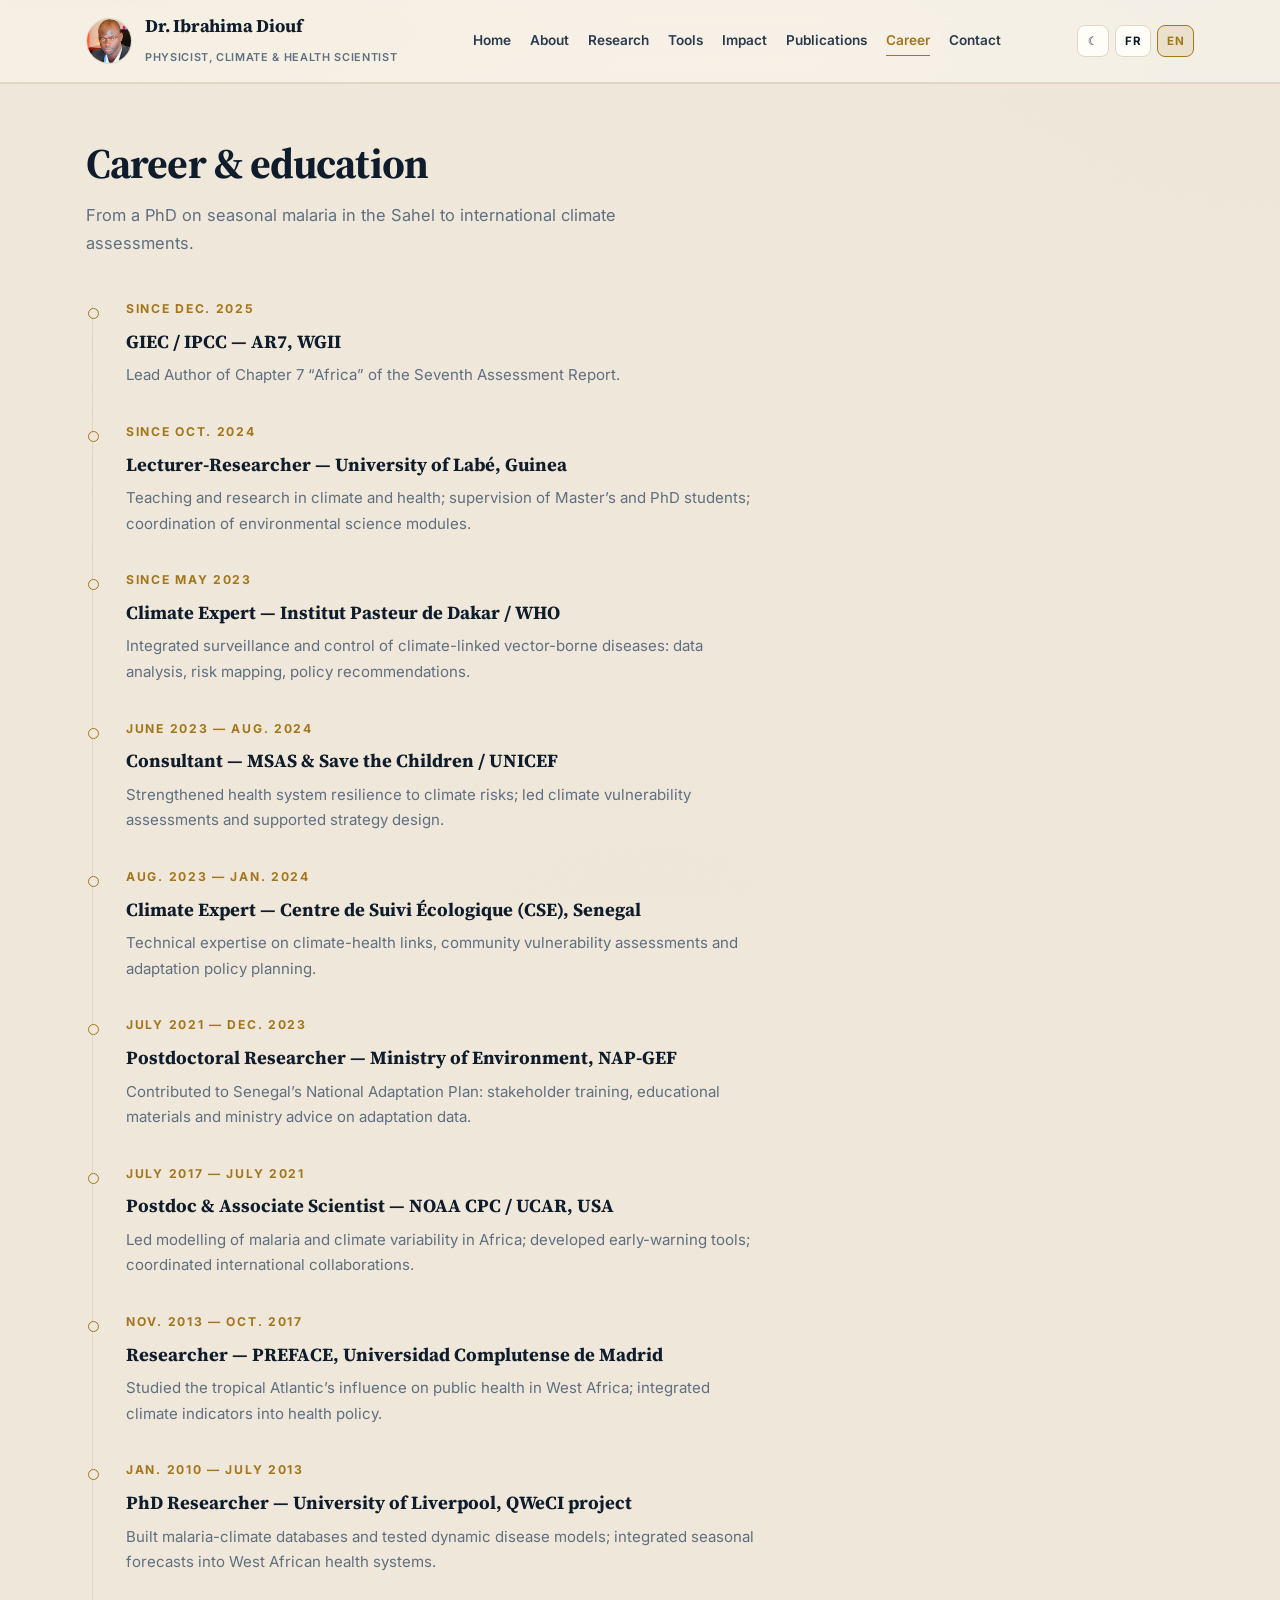
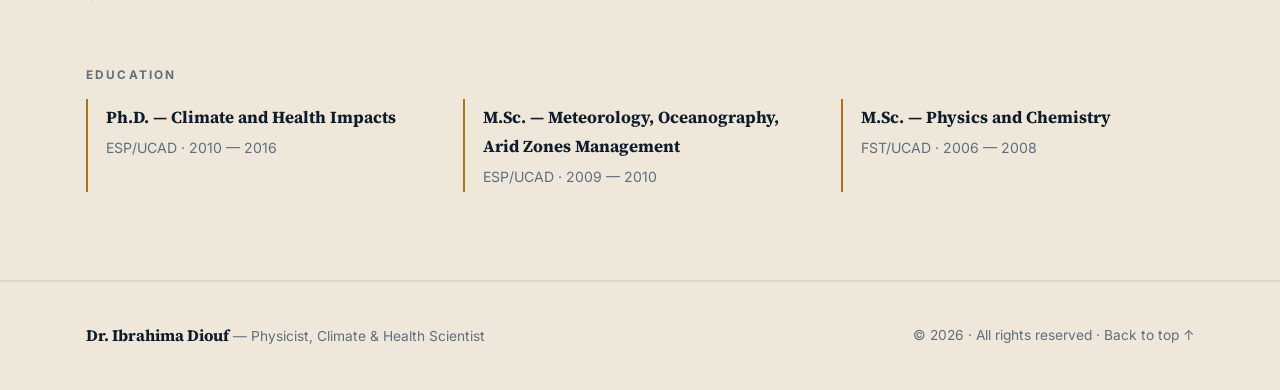
==== commit abe797fb: "Add files via upload" ====
--- a/career.html
+++ b/career.html
@@ -38,6 +38,7 @@
       </a>
       <nav class="main" id="nav">
         <a href="/" data-i18n="nav.1">Accueil</a>
+        <a href="/about" data-i18n="nav.9">Profil</a>
         <a href="/research" data-i18n="nav.2">Recherche</a>
         <a href="/dashboards" data-i18n="nav.3">Outils</a>
         <a href="/impact" data-i18n="nav.4">Impact</a>
--- a/site.css
+++ b/site.css
@@ -453,6 +453,8 @@
 .ident{flex:0 1 auto}
 @media (max-width:1180px){.ident .rl{display:none}}
 .sec-num{display:none}
+/* phone: the home page carries every section (one scroll); computer: gallery only, other sections on their own pages */
+@media (min-width:901px){[data-m]{display:none!important}}
 nav.main a.on::after{right:0}
 main.page > section:first-child, main.page > .page-top{padding-top:56px}
 .explore{display:grid;grid-template-columns:repeat(3,1fr);gap:18px}
